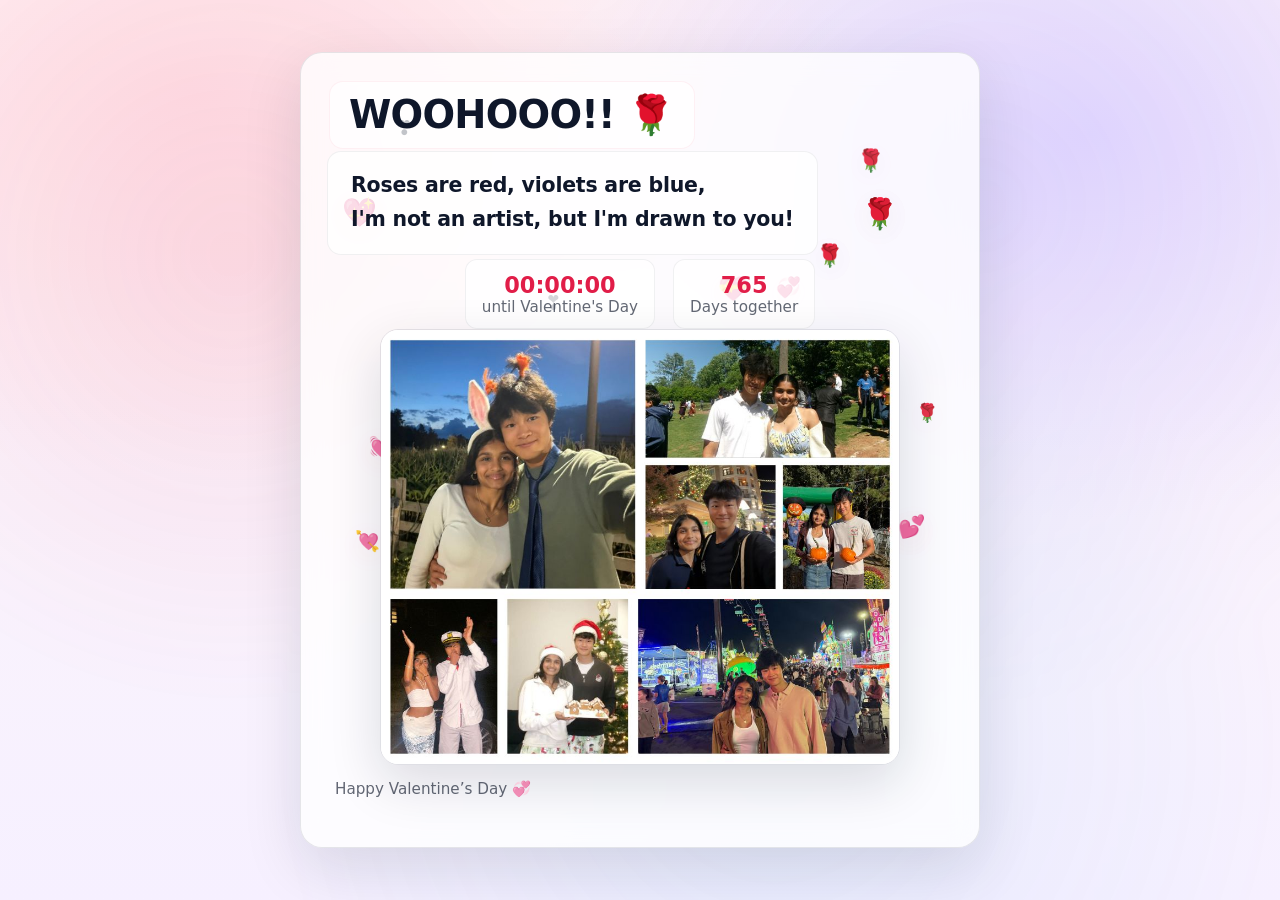
==== poem.html @ 2d4f1780 "Add files via upload" ====
<!doctype html>
<html lang="en">
<head>
  <meta charset="utf-8" />
  <meta name="viewport" content="width=device-width, initial-scale=1" />
  <title>For You 💖</title>
  <link rel="stylesheet" href="style.css" />
</head>
<body>
  <main class="card">
    
    <div class="titleWrap">
      <h1>WOOHOOO!! <span class="emoji">🌹</span></h1>
    </div>

    <div class="poemWrap">
      <p class="poem">
        Roses are red, violets are blue,<br />
        I'm not an artist, but I'm drawn to you!
      </p>
    </div>

    <div class="stats">
      <div class="stat">
        <div id="countdown" class="num">--:--:--</div>
        <div class="label">until Valentine's Day</div>
      </div>
      <div class="stat">
        <div id="together" class="num">--</div>
        <div class="label">Days together</div>
      </div>
    </div>

    <!-- Make sure your image file name matches (us.jpg / us.png) -->
    <img class="photo" src="us.jpg" alt="A photo of us together" />

    <p class="tiny">Happy Valentine’s Day 💞</p>
    <!-- Decorative floating hearts and roses (poem page) -->
    <div class="decor" aria-hidden="true">
      <span class="floating heart">💖</span>
      <span class="floating heart">💘</span>
      <span class="floating rose">🌹</span>
      <span class="floating heart">❣️</span>
      <span class="floating rose">🌹</span>
      <span class="floating heart">💕</span>
      <span class="floating heart">💓</span>
      <span class="floating rose">🌹</span>
      <span class="floating heart">💝</span>
      <span class="floating heart">💞</span>
      <span class="floating rose">🌹</span>
      <span class="floating heart">❤️</span>
      <span class="floating heart">💘</span>
      <span class="floating rose">🌹</span>
      <span class="floating heart">💕</span>
      <span class="floating rose">🌹</span>
      <span class="floating heart">❣️</span>
      <span class="floating heart">💝</span>
      <span class="floating rose">🌹</span>
      <span class="floating heart">💗</span>
    </div>
  </main>
  <script src="poem.js"></script>
</body>
</html>
---- style.css ----
:root{
  --bg1:#fff7f9;
  --bg2:#f6f0ff;
  --card:#ffffffcc;
  --border: rgba(15, 23, 42, 0.10); /* slate */
  --text:#0f172a;
  --muted: rgba(15, 23, 42, 0.65);
  --shadow: 0 20px 60px rgba(15,23,42,0.12);
  --radius: 22px;

  --accent:#e11d48;      /* rose-600 */
  --accent2:#fb7185;     /* rose-400 */
  --accentSoft: rgba(225, 29, 72, 0.10);
}

*{ box-sizing:border-box; }
html,body{ height:100%; }

body{
  margin:0;
  font-family: ui-sans-serif, system-ui, -apple-system, "Segoe UI", Roboto, Helvetica, Arial, "Apple Color Emoji","Segoe UI Emoji";
  color: var(--text);
  background:
    radial-gradient(1200px 700px at 15% 10%, #ffe4ea 0%, transparent 55%),
    radial-gradient(1000px 700px at 85% 15%, #e9ddff 0%, transparent 55%),
    linear-gradient(180deg, var(--bg1), var(--bg2));
  display:grid;
  place-items:center;
  padding: 28px 16px;
  overflow:hidden;
}

/* subtle floating dots (not tacky) */
body::before{
  content:"";
  position:fixed;
  inset:-40px;
  background:
    radial-gradient(circle at 20% 30%, rgba(225,29,72,0.10), transparent 35%),
    radial-gradient(circle at 75% 25%, rgba(99,102,241,0.10), transparent 40%),
    radial-gradient(circle at 60% 80%, rgba(14,165,233,0.08), transparent 45%);
  filter: blur(14px);
  pointer-events:none;
}

.card{
  width: min(680px, 94vw);
  background: var(--card);
  border: 1px solid var(--border);
  border-radius: var(--radius);
  box-shadow: var(--shadow);
  backdrop-filter: blur(14px);
  -webkit-backdrop-filter: blur(14px);
  padding: 34px;
  position: relative;
}

.topline{
  display:flex;
  align-items:center;
  justify-content:space-between;
  gap: 14px;
  margin-bottom: 14px;
}

.badge{
  display:inline-flex;
  align-items:center;
  gap: 8px;
  font-size: 0.88rem;
  padding: 8px 10px;
  border-radius: 999px;
  background: rgba(255,255,255,0.7);
  border: 1px solid rgba(15,23,42,0.08);
}

.badge-dot{
  width: 8px; height: 8px; border-radius: 999px;
  background: var(--accent);
  box-shadow: 0 0 0 6px rgba(225,29,72,0.10);
}

h1{
  margin: 6px 0 6px;
  font-size: clamp(1.85rem, 4vw, 2.4rem);
  letter-spacing: -0.02em;
  line-height: 1.15;
}

.sub{
  margin: 0 0 18px;
  color: var(--muted);
  font-size: 1rem;
  line-height: 1.5;
}

/* Area for buttons */
.playArea{
  position: relative;
  height: 140px;
  min-height: 120px;
  border-radius: 18px;
  background: rgba(255,255,255,0.55);
  border: 1px solid rgba(15,23,42,0.08);
  display:block;
  padding: 12px 28px;
  overflow: visible; /* allow scaled buttons to show */
}

.btn{
  border: none;
  border-radius: 999px;
  padding: 14px 22px;
  font-size: 1.12rem;
  font-weight: 600;
  cursor: pointer;
  transition: transform 180ms ease, box-shadow 180ms ease, background 180ms ease, border-color 180ms ease;
  user-select:none;
  -webkit-tap-highlight-color: transparent;
}

.btn:active{ transform: translateY(1px) scale(0.99); }

.yes{
  position: absolute;
  left: 35%;
  top: 50%;
  transform: translateY(-50%);
  transform-origin: center center;
  will-change: transform;
  z-index: 2;
  background: linear-gradient(135deg, var(--accent), #ff4d79);
  color: white;
  box-shadow: 0 16px 38px rgba(225,29,72,0.32);
}

.yes:hover{
  box-shadow: 0 22px 48px rgba(225,29,72,0.36);
}

.no{
  position: absolute;
  background: rgba(255,255,255,0.95);
  color: var(--text);
  border: 1px solid rgba(15,23,42,0.16);
  box-shadow: 0 10px 20px rgba(15,23,42,0.08);
  right: 35%;
  z-index: 1;
  transition: left 160ms cubic-bezier(.2,.8,.2,1), top 160ms cubic-bezier(.2,.8,.2,1), transform 120ms ease, box-shadow 160ms ease;
}

.no:hover{
  border-color: rgba(225,29,72,0.28);
}

.message{
  margin: 14px 0 0;
  font-weight: 700;
  color: rgba(225,29,72,0.95);
  letter-spacing: -0.01em;
}

/* poem page */
.poem{
  margin: 14px 0 18px;
  font-size: 1.28rem;
  line-height: 1.65;
  font-weight: 650;
  letter-spacing: -0.01em;
}

.photo{
  width: min(520px, 92vw);
  border-radius: 18px;
  border: 1px solid rgba(15,23,42,0.12);
  box-shadow: 0 18px 52px rgba(15,23,42,0.14);
  display:block;
  margin: 0 auto 8px;
}

/* poem page stats */
.stats{
  display:flex;
  gap: 18px;
  justify-content:center;
  margin-top: 12px;
  flex-wrap:wrap;
}
.stat{
  background: rgba(255,255,255,0.8);
  border-radius: 12px;
  padding: 12px 16px;
  border: 1px solid rgba(15,23,42,0.06);
  text-align:center;
}
.stat .num{
  font-size: 1.4rem;
  font-weight: 800;
  color: var(--accent);
}
.stat .label{ color: var(--muted); font-size: 0.95rem; }

.tiny{
  font-size: 0.95rem;
  color: var(--muted);
}

/* footer hint */
.hint{
  margin-top: 10px;
  color: rgba(15,23,42,0.50);
  font-size: 0.9rem;
}

/* Slightly larger play area on small screens */
@media (max-width:420px){
  .playArea{ height:120px; padding: 8px; }
  .btn{ padding: 14px 20px; }
}

/* Floating decorative hearts/roses on the index page */
.decor{ position: absolute; inset: 0; pointer-events: none; overflow: hidden; z-index: 0; }
.floating{ position: absolute; font-size: 20px; opacity: 0.95; transform-origin: center; }
.floating.heart{ filter: drop-shadow(0 6px 14px rgba(225,29,72,0.12)); }
.floating.rose{ filter: drop-shadow(0 6px 14px rgba(120,40,80,0.08)); }

.floating:nth-child(1){ left: 6%; top: 18%; animation: floatA 6000ms infinite ease-in-out; font-size:28px; opacity:0.95 }
.floating:nth-child(2){ left: 18%; top: 72%; animation: floatB 5200ms infinite ease-in-out; font-size:22px; opacity:0.9 }
.floating:nth-child(3){ right: 12%; top: 18%; animation: floatC 7400ms infinite ease-in-out; font-size:30px; opacity:0.95 }
.floating:nth-child(4){ left: 36%; top: 30%; animation: floatB 6300ms infinite ease-in-out; font-size:20px; opacity:0.85 }
.floating:nth-child(5){ right: 28%; top: 62%; animation: floatA 5800ms infinite ease-in-out; font-size:20px; opacity:0.9 }
.floating:nth-child(6){ left: 58%; top: 46%; animation: floatC 6600ms infinite ease-in-out; font-size:26px; opacity:0.95 }
.floating:nth-child(7){ left: 10%; top: 48%; animation: floatA 7000ms infinite ease-in-out; font-size:20px; opacity:0.8 }
.floating:nth-child(8){ right: 6%; top: 44%; animation: floatB 5400ms infinite ease-in-out; font-size:18px; opacity:0.85 }
.floating:nth-child(9){ left: 50%; top: 68%; animation: floatC 6200ms infinite ease-in-out; font-size:24px; opacity:0.95 }
.floating:nth-child(10){ left: 70%; top: 28%; animation: floatB 5000ms infinite ease-in-out; font-size:20px; opacity:0.9 }
.floating:nth-child(11){ right: 20%; top: 24%; animation: floatA 7600ms infinite ease-in-out; font-size:22px; opacity:0.9 }
.floating:nth-child(12){ left: 42%; top: 36%; animation: floatC 6800ms infinite ease-in-out; font-size:30px; opacity:0.95 }
.floating:nth-child(13){ left: 8%; top: 60%; animation: floatA 7200ms infinite ease-in-out; font-size:20px; opacity:0.82 }
.floating:nth-child(14){ left: 26%; top: 36%; animation: floatB 5600ms infinite ease-in-out; font-size:18px; opacity:0.8 }
.floating:nth-child(15){ right: 8%; top: 58%; animation: floatC 7000ms infinite ease-in-out; font-size:22px; opacity:0.88 }
.floating:nth-child(16){ left: 70%; top: 54%; animation: floatA 6000ms infinite ease-in-out; font-size:20px; opacity:0.85 }
.floating:nth-child(17){ left: 14%; top: 8%; animation: floatB 6800ms infinite ease-in-out; font-size:20px; opacity:0.9 }
.floating:nth-child(18){ right: 34%; top: 28%; animation: floatC 6400ms infinite ease-in-out; font-size:24px; opacity:0.9 }
.floating:nth-child(19){ left: 82%; top: 12%; animation: floatA 7200ms infinite ease-in-out; font-size:22px; opacity:0.85 }
.floating:nth-child(20){ left: 52%; top: 52%; animation: floatB 6100ms infinite ease-in-out; font-size:18px; opacity:0.8 }

@keyframes floatA{ 0%{ transform: translateY(0) rotate(0deg) } 50%{ transform: translateY(-14px) rotate(-6deg) } 100%{ transform: translateY(0) rotate(0deg) } }
@keyframes floatB{ 0%{ transform: translateY(0) rotate(0deg) } 50%{ transform: translateY(-22px) rotate(6deg) } 100%{ transform: translateY(0) rotate(0deg) } }
@keyframes floatC{ 0%{ transform: translateY(0) rotate(0deg) } 50%{ transform: translateY(-30px) rotate(-8deg) } 100%{ transform: translateY(0) rotate(0deg) } }

/* ensure card content is above decorations, but keep `.decor` absolute behind */
.card > *:not(.decor){ position: relative; z-index: 3; }

/* Outline behind the main title so floating decor doesn't show through the text */
.titleWrap{ display:inline-block; position: relative; padding: 6px 14px; border-radius: 12px; margin-bottom: 8px; }
.titleWrap::before{ content: ""; position: absolute; left: -6px; right: -6px; top: -6px; bottom: -6px; border-radius: 14px; background: rgba(255,255,255,0.72); border: 1px solid rgba(225,29,72,0.06); z-index: 2; pointer-events: none; }
.titleWrap h1{ position: relative; z-index: 3; margin: 0; }

/* Poem stanza background so floating decor doesn't interfere */
.poemWrap{ display:inline-block; position: relative; padding: 10px 16px; border-radius: 12px; margin-top: 8px; }
.poemWrap::before{ content: ""; position: absolute; left: -8px; right: -8px; top: -8px; bottom: -8px; border-radius: 14px; background: rgba(255,255,255,0.78); border: 1px solid rgba(15,23,42,0.06); z-index: 2; pointer-events: none; }
.poemWrap .poem{ position: relative; z-index: 3; margin: 0; }
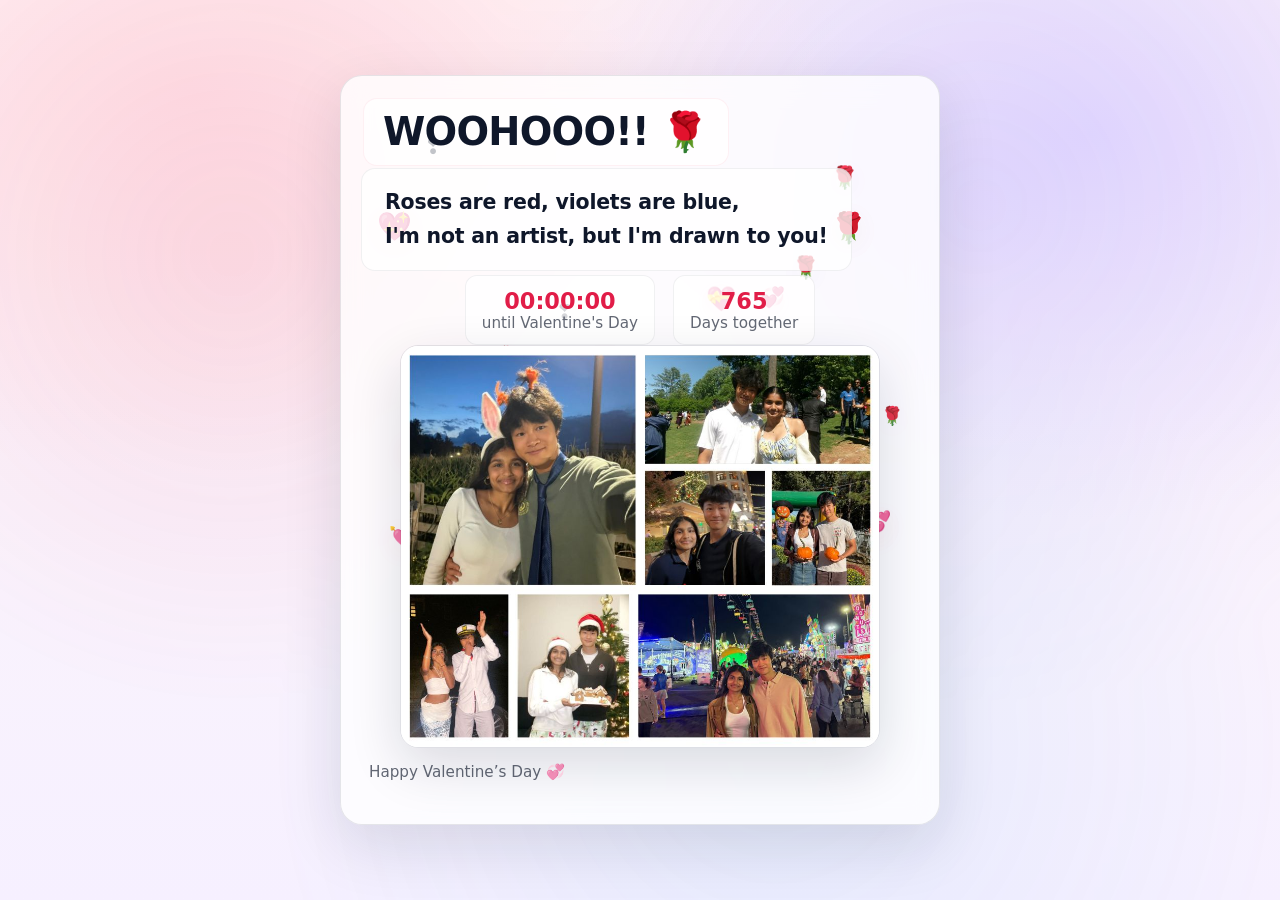
==== commit 12609621: "Add files via upload replace existing" ====
--- a/poem.html
+++ b/poem.html
@@ -7,7 +7,7 @@
   <link rel="stylesheet" href="style.css" />
 </head>
 <body>
-  <main class="card">
+  <main class="card poemCard">
     
     <div class="titleWrap">
       <h1>WOOHOOO!! <span class="emoji">🌹</span></h1>
--- a/style.css
+++ b/style.css
@@ -176,6 +176,20 @@
   box-shadow: 0 18px 52px rgba(15,23,42,0.14);
   display:block;
   margin: 0 auto 8px;
+}
+
+/* Slightly smaller layout for the poem page to fit well on Mac screens */
+.poemCard{
+  width: min(600px, 88vw);
+  padding: 28px;
+}
+.poemCard .photo{
+  width: min(480px, 86vw);
+}
+
+@media (min-width: 1400px){
+  .poemCard{ width: 600px; }
+  .poemCard .photo{ width: 460px; }
 }
 
 /* poem page stats */
